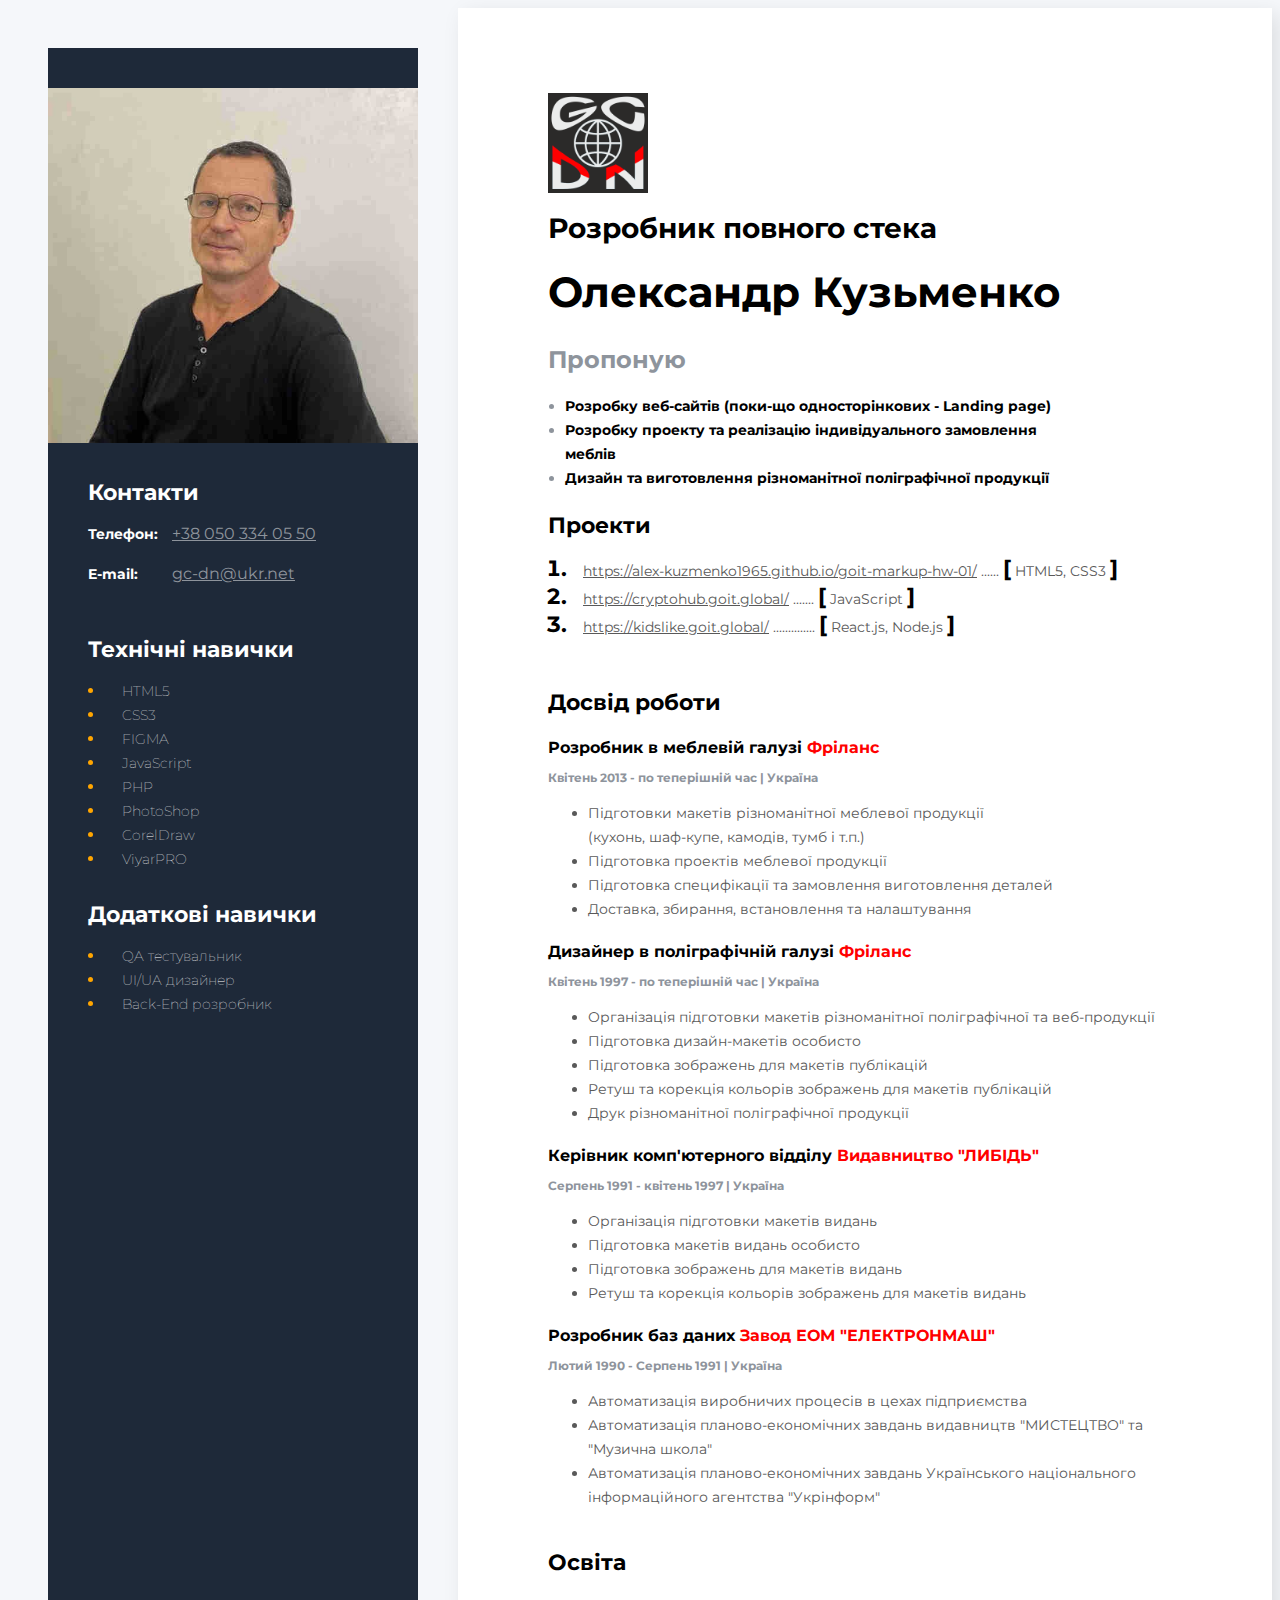
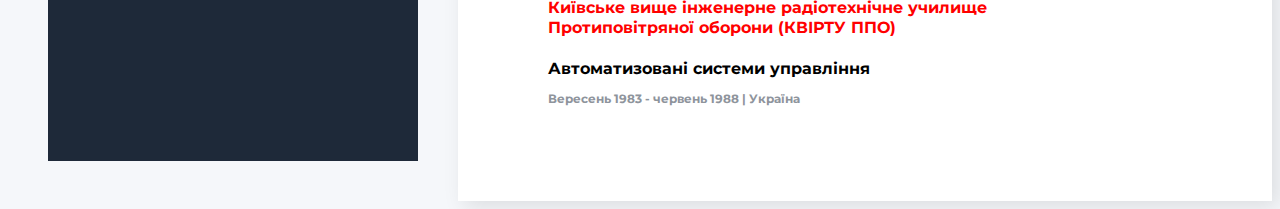
==== index.html @ e26a948b "Update index.html" ====
<!DOCTYPE html>
<html lang="en">
<head>
  <meta charset="UTF-8">
  <meta http-equiv="X-UA-Compatible" content="IE=edge">
  <meta name="viewport" content="width=device-width, initial-scale=1.0">
  <link rel="preconnect" href="https://fonts.googleapis.com">
  <link rel="preconnect" href="https://fonts.gstatic.com" crossorigin>
  <link href="https://fonts.googleapis.com/css2?family=Montserrat:wght@400;700&display=swap" rel="stylesheet">
  <link rel="stylesheet" href="styles/styles.css">
  <title>Resume</title>
</head>
<body>
  <!--Main-->
  <div class="main">
    <!--Main content-->    
    <div class="main-content">      
      <!--abouth user-->
      <div class="abouth">
        <img src="./img/gcdn_icon.png" alt="logo" width="100">
        <h2 class="abouth-position">Розробник повного стека</h2>
        <h1 class="abouth-name">Олександр Кузьменко</h1>
        <h2 class="abouth-item">Пропоную</h2>
        <ul class="abouth-description">
          <li class="abouth-item"><span class="abouth-txt">Розробку веб-сайтів (поки-що односторінкових - Landing page)</span></li>
          <li class="abouth-item"><span class="abouth-txt">Розробку проекту та реалізацію індивідуального замовлення меблів</span></li>
          <li class="abouth-item"><span class="abouth-txt">Дизайн та виготовлення різноманітної
          поліграфічної продукції</span></li>
        </ul>
      </div>
      <!--Projects-->
      <div class="projects">
        <h3 class="title">Проекти</h3>
        <ol class="project-list">
          <li class="project-item">
            <span class="project">
              <a href="https://alex-kuzmenko1965.github.io/goit-markup-hw-01/" class="project-link">https://alex-kuzmenko1965.github.io/goit-markup-hw-01/</a>
            ...... <span class="project-item">[</span> HTML5, CSS3 <span class="project-item">]</span>
            </span>
          </li>
          <li class="project-item">
            <span class="project">
              <a href="https://cryptohub.goit.global/" class="project-link">https://cryptohub.goit.global/</a>
            ....... <span class="project-item">[</span> JavaScript <span class="project-item">]</span>
            </span>
          </li>
          <li class="project-item">
            <span class="project">
              <a href="https://kidslike.goit.global/" class="project-link">https://kidslike.goit.global/</a>
            .............. <span class="project-item">[</span>  React.js, Node.js <span class="project-item">]</span>
            </span>
          </li>          
        </ol> 
      </div>
      <!--work-->
      <div class="work">
        <h3 class="title">Досвід роботи</h3>
        <!--Company 0-->
        <div>
          <h4 class="work-position">Розробник в меблевій галузі<span class="organization"> Фріланс</span></h4>
          <p class="period">Квітень 2013 - по теперішній час | Україна</p>
          <ul>
            <li class="work-list">Підготовки макетів різноманітної меблевої продукції<br> (кухонь, шаф-купе, камодів, тумб і т.п.)</li>
            <li class="work-list">Підготовка проектів меблевої продукції</li>
            <li class="work-list">Підготовка специфікації та замовлення виготовлення деталей</li>
            <li class="work-list">Доставка, збирання, встановлення та налаштування</li>            
          </ul>
        </div>
        <!--Company 1-->
        <div>
          <h4 class="work-position">Дизайнер в поліграфічній галузі<span class="organization"> Фріланс</span></h4>
          <p class="period">Квітень 1997 - по теперішній час | Україна</p>
          <ul>
            <li class="work-list">Організація підготовки макетів різноманітної поліграфічної та веб-продукції</li>
            <li class="work-list">Підготовка дизайн-макетів особисто</li>
            <li class="work-list">Підготовка зображень для макетів публікацій</li>
            <li class="work-list">Ретуш та корекція кольорів зображень для макетів публікацій</li>
            <li class="work-list">Друк різноманітної поліграфічної продукції</li>
          </ul>
        </div>
        <!--Company 2-->
        <div>
          <h4 class="work-position">Керівник комп'ютерного відділу<span class="organization"> Видавництво "ЛИБІДЬ"</span></h4>
          <p class="period">Серпень 1991 - квітень 1997 | Україна</p>
          <ul>
            <li class="work-list">Організація підготовки макетів видань</li>
            <li class="work-list">Підготовка макетів видань особисто</li>
            <li class="work-list">Підготовка зображень для макетів видань</li>
            <li class="work-list">Ретуш та корекція кольорів зображень для макетів видань</li>
          </ul>
        </div>
        <!--Company 3-->
        <div>
          <h4 class="work-position">Розробник баз даних<span class="organization"> Завод ЕОМ "ЕЛЕКТРОНМАШ"</span></h4>
          <p class="period">Лютий 1990 - Серпень 1991 | Україна</p>
          <ul>
            <li class="work-list">Автоматизація виробничих процесів в цехах підприємства</li>
            <li class="work-list">Автоматизація планово-економічних завдань видавництв "МИСТЕЦТВО" та "Музична школа"</li>
            <li class="work-list">Автоматизація планово-економічних завдань Українського національного інформаційного агентства "Укрінформ"</li>            
          </ul>
        </div>
      </div>
      <!--Education-->
      <div class="education">
        <h3 class="title">Освіта</h3>
        <h4 class="organization">Київське вище інженерне радіотехнічне училище <br>Протиповітряної оборони (КВІРТУ ППО)</h4>
        <h4  class="work-position">Автоматизовані системи управління</h4>
        <p class="period">Вересень 1983 - червень 1988 | Україна</p>
      </div>
    </div>
    <!--Sidebar-->
    <aside class="sidebar">
      <img src="img/photo.jpg" alt="user rhoto" class="photo">
      <!--Contacts-->
      <div class="contacts">
        <h3 class="sidebar-title">Контакти</h3>
        <div>
          <p><span class="contact-type">Телефон:</span>
            <a href="tel:+380503340550" class="contact-link">+38 050 334 05 50</a>
          </p>
          <p><span class="contact-type">E-mail:&nbsp;&nbsp;&nbsp;&nbsp;&nbsp;</span>
            <a href="mailto:gc-dn@ukr.net" class="contact-link">gc-dn@ukr.net</a>
          </p>          
        </div>
      </div>
      <!--Tech Skills-->
      <div class="tech-skills">
        <h3 class="sidebar-title">Технічні навички</h3>
        <ul class="skills-list">
          <li class="skills-item"><span class="skills-txt">HTML5</span></li>
          <li class="skills-item"><span class="skills-txt">CSS3</span></li>
          <li class="skills-item"><span class="skills-txt">FIGMA</span></li>
          <li class="skills-item"><span class="skills-txt">JavaScript</span></li>
          <li class="skills-item"><span class="skills-txt">PHP</span></li>
          <li class="skills-item"><span class="skills-txt">PhotoShop</span></li>
          <li class="skills-item"><span class="skills-txt">CorelDraw</span></li>
          <li class="skills-item"><span class="skills-txt">ViyarPRO</span></li>
        </ul> 
      </div>
      <!--Soft Skills-->
      <div  class="soft-skills">
        <h3 class="sidebar-title">Додаткові навички</h3>
        <ul class="skills-list">
          <li class="skills-item"><span class="skills-txt">QA тестувальник</span></li>
          <li class="skills-item"><span class="skills-txt">UI/UA дизайнер</span></li>
          <li class="skills-item"><span class="skills-txt">Back-End розробник</span></li>        
        </ul>
      </div>
    </aside>
  </div>
</body>
</html>
---- styles/styles.css ----
/* Підключення шрифтів */
body {
  font-family: 'Montserrat', sans-serif;
  background-color: #F5F7FA;
}
/* main styles */
.main {
  display: flex;
  flex-direction: row-reverse;  
}
/* main-content styles */
.main-content {
  background: #FFFFFF;
  box-shadow: 6px 6px 20px rgba(0, 0, 0, 0.1);
  padding: 85px 90px;
}
/* abouth styles */
.abouth {
  margin-bottom: 20px;
}
.abouth-position {  
  font-style: normal;
  font-weight: 700;
  font-size: 28px;
  line-height: 17px;
  color: black;
  margin-bottom: 20px;
}
.abouth-name {  
  font-style: normal;
  font-weight: 700;
  font-size: 42px;
  line-height: 55px;  
  color: black;
  margin-bottom: 25px;
}
.abouth-description {  
  font-style: normal;
  font-weight: 700;
  font-size: 14px;
  line-height: 24px;
  color: black;  
  width: 500px;
  padding-left: 0px;
  margin-left: 17px;
}

.abouth-item {
  color:#8E949C;
}

.abouth-txt {
  color: black;  
}
/* project styles */
.projects {
  margin-bottom: 50px;
}
.title {
  font-style: normal;
  font-weight: 700;
  font-size: 22px;
  line-height: 27px;
  color: #000000;
  margin-bottom: 10px;
}
.project-list {
  padding: 0;
  margin-left: 25px;
}
.project-item {
  font-style: normal;
  font-weight: 700;
  font-size: 22px;
  line-height: 27px;
  color: #000000;
}
.project,
.project-link {
  font-style: normal;
  font-weight: 400;
  font-size: 14px;
  line-height: 24px;
  color: #595959;
}
.project-link {
  margin-left: 10px;
}

/* work styles */
.work {
  margin-bottom: 40px;
}
.work-position {
  font-style: normal;
  font-weight: 700;
  font-size: 16px;
  line-height: 20px;
  color: #000000;
  margin-bottom: 10px;
}
.organization {
  font-style: normal;
  font-weight: 700;
  font-size: 16px;
  line-height: 20px;  
  color: red;
}
.period {
  font-style: normal;
  font-weight: 700;
  font-size: 12px;
  line-height: 15px;
  color:#8E949C;
  margin-bottom: 10px;
}
.work-list {
  font-style: normal;
  font-weight: 400;
  font-size: 14px;
  line-height: 24px;
  color: #595959;
}
/* education styles */
.education {}
/* sidebar styles */
.sidebar {
  background-color: #1E2939;
  margin: 40px;  
  width: 370px;
}
.photo {
  padding-top: 40px;
  padding-bottom: 10px;
  width: 370px;
}
.contacts,
.tech-skills,
.soft-skills
 {
  margin-left: 40px;
}
.contacts {
  margin-bottom: 50px;
}
.tech-skills {
  margin-bottom: 30px;
}
.sidebar-title {
  color:#fff;
  font-style: normal;
  font-weight: bold;
  font-size: 22px;
  line-height: 27px;
  margin-bottom: 10px;
}
.contact-type {
  color: #fff;
  font-style: normal;
  font-weight: bold;
  font-size: 14px;
  line-height: 24px;
  margin-right: 10px;
  
}
.contact-link {
  color: #8E949C;
}
.skills-list {
  color: #fff;
  padding-left: 0px;
  margin-left: 17px;  
}
.skills-item {
  color: orange;
}
.skills-txt {
  color: #fff;
  padding-left: 0px;
  margin-left: 17px;
  font-style: normal;
  font-weight: lighter;
  font-size: 14px;
  line-height: 24px;
}
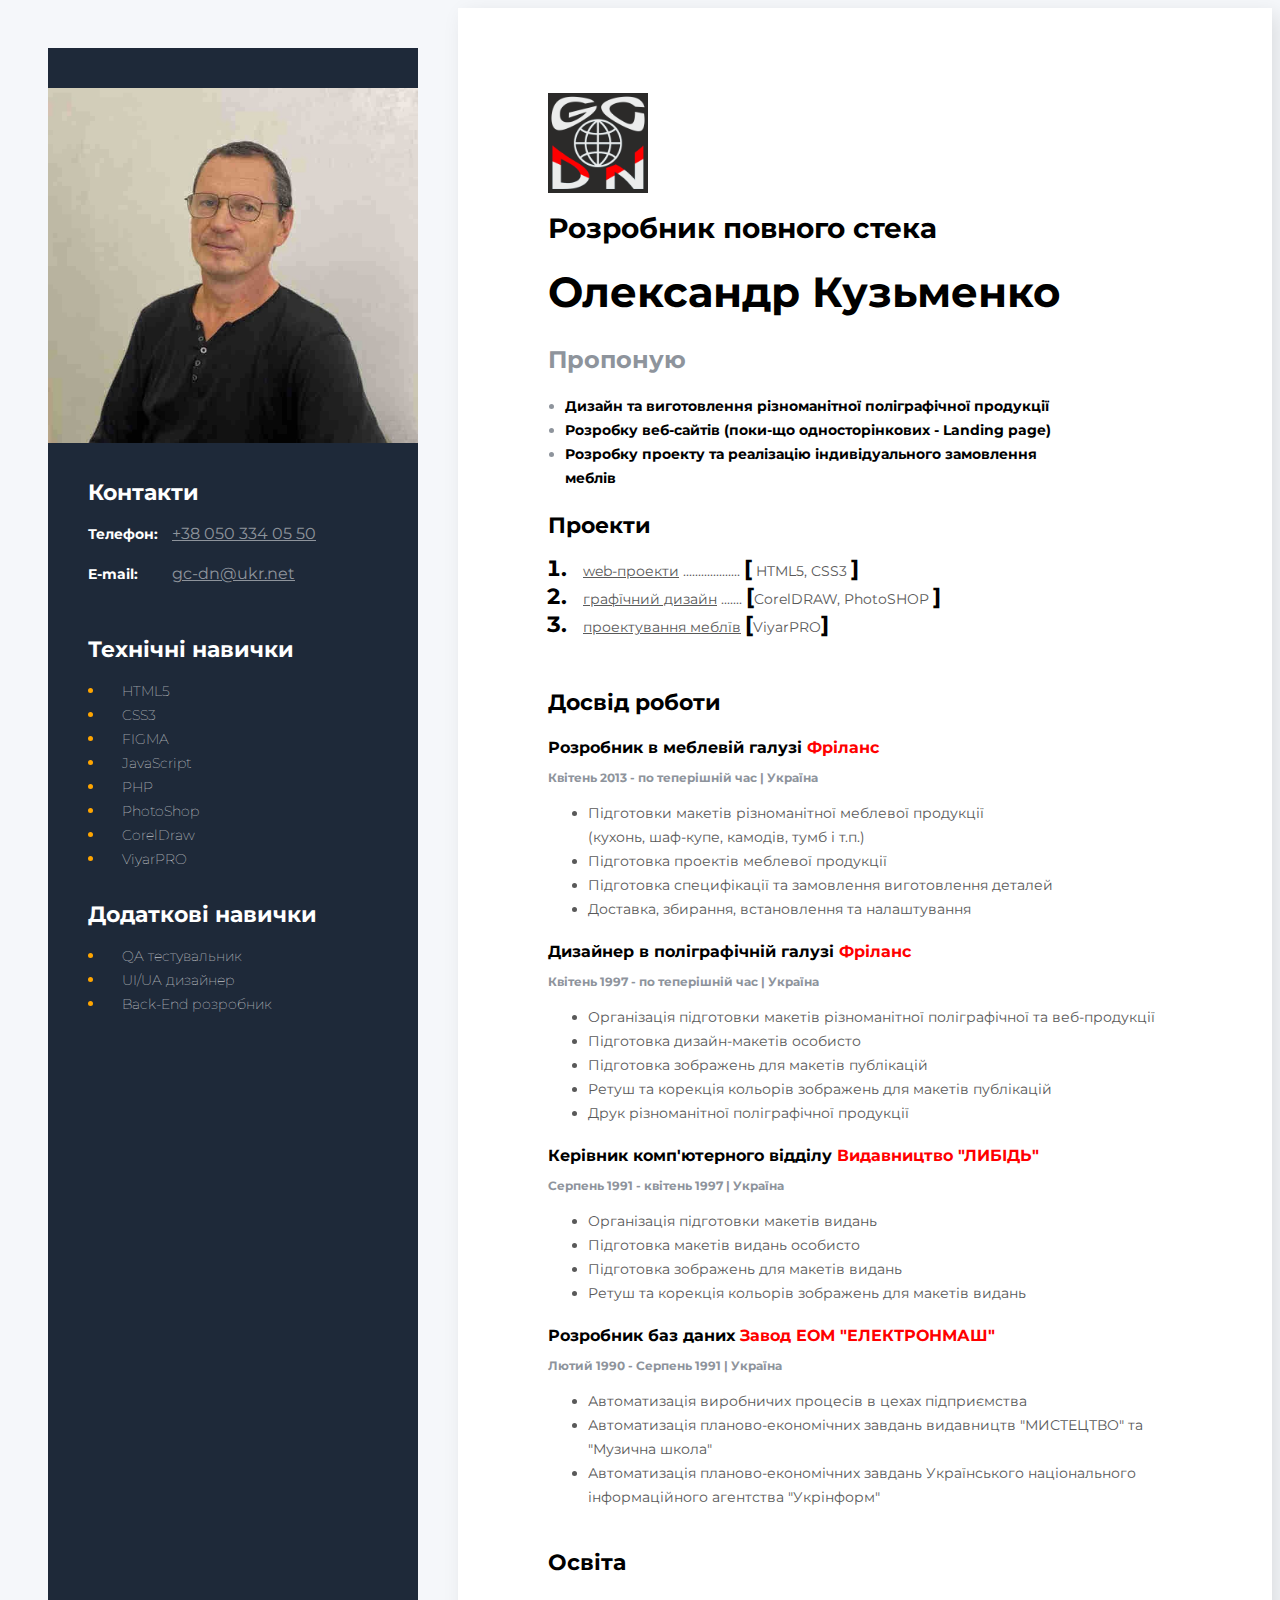
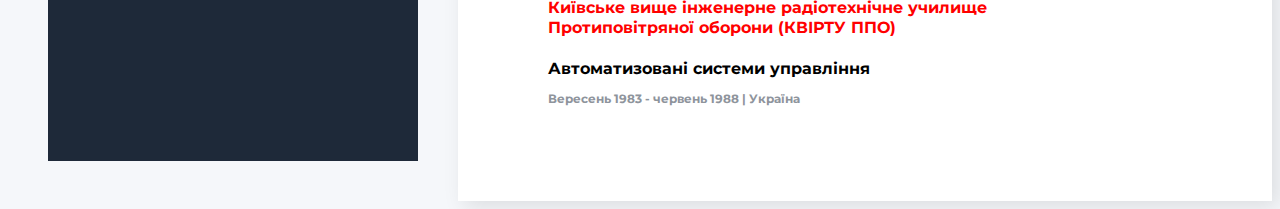
==== commit 91359d64: "Update index.html" ====
--- a/index.html
+++ b/index.html
@@ -22,10 +22,10 @@
         <h1 class="abouth-name">Олександр Кузьменко</h1>
         <h2 class="abouth-item">Пропоную</h2>
         <ul class="abouth-description">
+          <li class="abouth-item"><span class="abouth-txt">Дизайн та виготовлення різноманітної
+          поліграфічної продукції</span></li>
           <li class="abouth-item"><span class="abouth-txt">Розробку веб-сайтів (поки-що односторінкових - Landing page)</span></li>
           <li class="abouth-item"><span class="abouth-txt">Розробку проекту та реалізацію індивідуального замовлення меблів</span></li>
-          <li class="abouth-item"><span class="abouth-txt">Дизайн та виготовлення різноманітної
-          поліграфічної продукції</span></li>
         </ul>
       </div>
       <!--Projects-->
@@ -34,20 +34,20 @@
         <ol class="project-list">
           <li class="project-item">
             <span class="project">
-              <a href="https://alex-kuzmenko1965.github.io/goit-markup-hw-01/" class="project-link">https://alex-kuzmenko1965.github.io/goit-markup-hw-01/</a>
-            ...... <span class="project-item">[</span> HTML5, CSS3 <span class="project-item">]</span>
+              <a href="https://alex-kuzmenko1965.github.io/goit-markup-hw-01/" class="project-link">web-проекти</a>
+            ................... <span class="project-item">[</span> HTML5, CSS3 <span class="project-item">]</span>
             </span>
           </li>
           <li class="project-item">
             <span class="project">
-              <a href="https://cryptohub.goit.global/" class="project-link">https://cryptohub.goit.global/</a>
-            ....... <span class="project-item">[</span> JavaScript <span class="project-item">]</span>
+              <a href="https://cryptohub.goit.global/" class="project-link">графїчний дизайн</a>
+            ....... <span class="project-item">[</span>CorelDRAW, PhotoSHOP <span class="project-item">]</span>
             </span>
           </li>
           <li class="project-item">
             <span class="project">
-              <a href="https://kidslike.goit.global/" class="project-link">https://kidslike.goit.global/</a>
-            .............. <span class="project-item">[</span>  React.js, Node.js <span class="project-item">]</span>
+              <a href="https://kidslike.goit.global/" class="project-link">проектування меблїв</a>
+             <span class="project-item">[</span>ViyarPRO<span class="project-item">]</span>
             </span>
           </li>          
         </ol> 
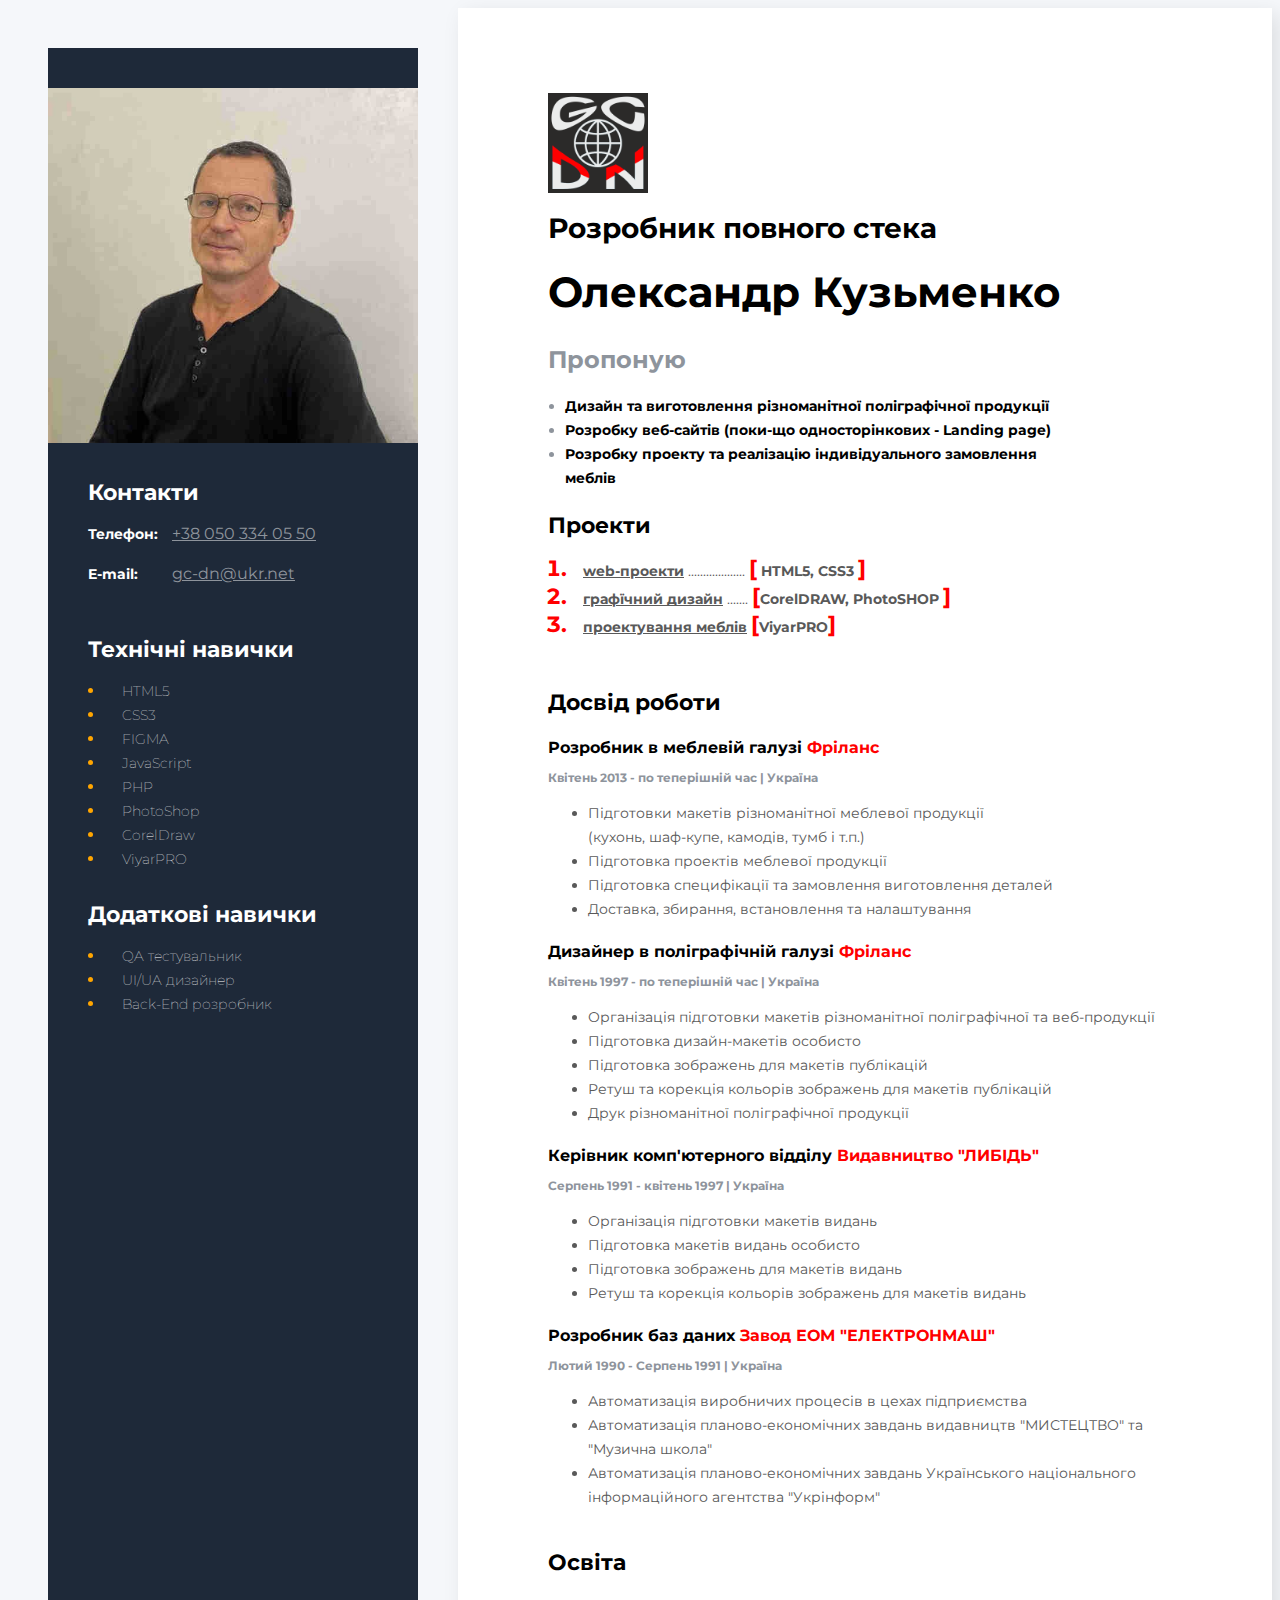
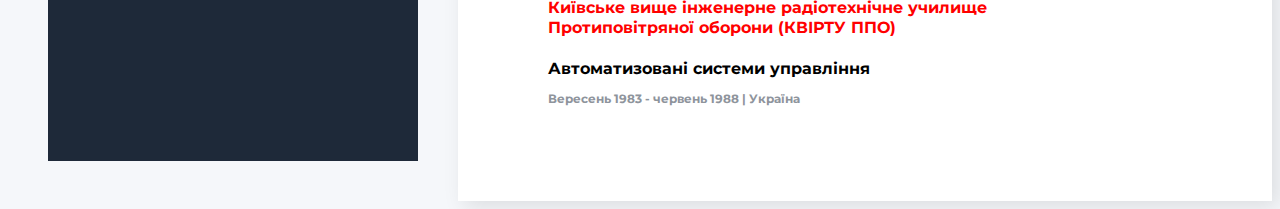
==== commit cd9e35fa: "Алекс-Кузьменко1965" ====
--- a/index.html
+++ b/index.html
@@ -8,13 +8,13 @@
   <link rel="preconnect" href="https://fonts.gstatic.com" crossorigin>
   <link href="https://fonts.googleapis.com/css2?family=Montserrat:wght@400;700&display=swap" rel="stylesheet">
   <link rel="stylesheet" href="styles/styles.css">
-  <title>Resume</title>
+  <title>Resume </title>
 </head>
 <body>
   <!--Main-->
   <div class="main">
-    <!--Main content-->    
-    <div class="main-content">      
+    <!--Main content-->
+    <div class="main-content">
       <!--abouth user-->
       <div class="abouth">
         <img src="./img/gcdn_icon.png" alt="logo" width="100">
@@ -23,9 +23,11 @@
         <h2 class="abouth-item">Пропоную</h2>
         <ul class="abouth-description">
           <li class="abouth-item"><span class="abouth-txt">Дизайн та виготовлення різноманітної
-          поліграфічної продукції</span></li>
-          <li class="abouth-item"><span class="abouth-txt">Розробку веб-сайтів (поки-що односторінкових - Landing page)</span></li>
-          <li class="abouth-item"><span class="abouth-txt">Розробку проекту та реалізацію індивідуального замовлення меблів</span></li>
+              поліграфічної продукції</span></li>
+          <li class="abouth-item"><span class="abouth-txt">Розробку веб-сайтів (поки-що односторінкових - Landing
+              page)</span></li>
+          <li class="abouth-item"><span class="abouth-txt">Розробку проекту та реалізацію індивідуального замовлення
+              меблів</span></li>
         </ul>
       </div>
       <!--Projects-->
@@ -34,23 +36,23 @@
         <ol class="project-list">
           <li class="project-item">
             <span class="project">
-              <a href="https://alex-kuzmenko1965.github.io/goit-markup-hw-01/" class="project-link">web-проекти</a>
-            ................... <span class="project-item">[</span> HTML5, CSS3 <span class="project-item">]</span>
+              <a href="https://alex-kuzmenko1965.github.io/goit-markup-hw-01/" class="project-link"><b>web-проекти</b></a>
+              ................... <span class="project-item">[</span><b> HTML5, CSS3 <span class="project-item">]</span>
+            </b></span>
+          </li>
+          <li class="project-item">
+            <span class="project">
+              <a href="https://alex-kuzmenko1965.github.io/graphic_design/" class="project-link"><b>графїчний дизайн</b></a>
+              ....... <span class="project-item">[</span><b>CorelDRAW, PhotoSHOP </b><span class="project-item">]</span>
             </span>
           </li>
           <li class="project-item">
             <span class="project">
-              <a href="https://cryptohub.goit.global/" class="project-link">графїчний дизайн</a>
-            ....... <span class="project-item">[</span>CorelDRAW, PhotoSHOP <span class="project-item">]</span>
+              <a href="https://alex-kuzmenko1965.github.io/furniture/" class="project-link"><b>проектування меблів</b></a>
+              <span class="project-item">[</span><b>ViyarPRO</b><span class="project-item">]</span>
             </span>
           </li>
-          <li class="project-item">
-            <span class="project">
-              <a href="https://kidslike.goit.global/" class="project-link">проектування меблїв</a>
-             <span class="project-item">[</span>ViyarPRO<span class="project-item">]</span>
-            </span>
-          </li>          
-        </ol> 
+        </ol>
       </div>
       <!--work-->
       <div class="work">
@@ -60,10 +62,11 @@
           <h4 class="work-position">Розробник в меблевій галузі<span class="organization"> Фріланс</span></h4>
           <p class="period">Квітень 2013 - по теперішній час | Україна</p>
           <ul>
-            <li class="work-list">Підготовки макетів різноманітної меблевої продукції<br> (кухонь, шаф-купе, камодів, тумб і т.п.)</li>
+            <li class="work-list">Підготовки макетів різноманітної меблевої продукції<br> (кухонь, шаф-купе, камодів,
+              тумб і т.п.)</li>
             <li class="work-list">Підготовка проектів меблевої продукції</li>
             <li class="work-list">Підготовка специфікації та замовлення виготовлення деталей</li>
-            <li class="work-list">Доставка, збирання, встановлення та налаштування</li>            
+            <li class="work-list">Доставка, збирання, встановлення та налаштування</li>
           </ul>
         </div>
         <!--Company 1-->
@@ -80,7 +83,8 @@
         </div>
         <!--Company 2-->
         <div>
-          <h4 class="work-position">Керівник комп'ютерного відділу<span class="organization"> Видавництво "ЛИБІДЬ"</span></h4>
+          <h4 class="work-position">Керівник комп'ютерного відділу<span class="organization"> Видавництво
+              "ЛИБІДЬ"</span></h4>
           <p class="period">Серпень 1991 - квітень 1997 | Україна</p>
           <ul>
             <li class="work-list">Організація підготовки макетів видань</li>
@@ -95,16 +99,19 @@
           <p class="period">Лютий 1990 - Серпень 1991 | Україна</p>
           <ul>
             <li class="work-list">Автоматизація виробничих процесів в цехах підприємства</li>
-            <li class="work-list">Автоматизація планово-економічних завдань видавництв "МИСТЕЦТВО" та "Музична школа"</li>
-            <li class="work-list">Автоматизація планово-економічних завдань Українського національного інформаційного агентства "Укрінформ"</li>            
+            <li class="work-list">Автоматизація планово-економічних завдань видавництв "МИСТЕЦТВО" та "Музична школа"
+            </li>
+            <li class="work-list">Автоматизація планово-економічних завдань Українського національного інформаційного
+              агентства "Укрінформ"</li>
           </ul>
         </div>
       </div>
       <!--Education-->
       <div class="education">
         <h3 class="title">Освіта</h3>
-        <h4 class="organization">Київське вище інженерне радіотехнічне училище <br>Протиповітряної оборони (КВІРТУ ППО)</h4>
-        <h4  class="work-position">Автоматизовані системи управління</h4>
+        <h4 class="organization">Київське вище інженерне радіотехнічне училище <br>Протиповітряної оборони (КВІРТУ ППО)
+        </h4>
+        <h4 class="work-position">Автоматизовані системи управління</h4>
         <p class="period">Вересень 1983 - червень 1988 | Україна</p>
       </div>
     </div>
@@ -120,7 +127,7 @@
           </p>
           <p><span class="contact-type">E-mail:&nbsp;&nbsp;&nbsp;&nbsp;&nbsp;</span>
             <a href="mailto:gc-dn@ukr.net" class="contact-link">gc-dn@ukr.net</a>
-          </p>          
+          </p>
         </div>
       </div>
       <!--Tech Skills-->
@@ -135,15 +142,15 @@
           <li class="skills-item"><span class="skills-txt">PhotoShop</span></li>
           <li class="skills-item"><span class="skills-txt">CorelDraw</span></li>
           <li class="skills-item"><span class="skills-txt">ViyarPRO</span></li>
-        </ul> 
+        </ul>
       </div>
       <!--Soft Skills-->
-      <div  class="soft-skills">
+      <div class="soft-skills">
         <h3 class="sidebar-title">Додаткові навички</h3>
         <ul class="skills-list">
           <li class="skills-item"><span class="skills-txt">QA тестувальник</span></li>
           <li class="skills-item"><span class="skills-txt">UI/UA дизайнер</span></li>
-          <li class="skills-item"><span class="skills-txt">Back-End розробник</span></li>        
+          <li class="skills-item"><span class="skills-txt">Back-End розробник</span></li>
         </ul>
       </div>
     </aside>
--- a/styles/styles.css
+++ b/styles/styles.css
@@ -73,7 +73,7 @@
   font-weight: 700;
   font-size: 22px;
   line-height: 27px;
-  color: #000000;
+  color: red;
 }
 .project,
 .project-link {
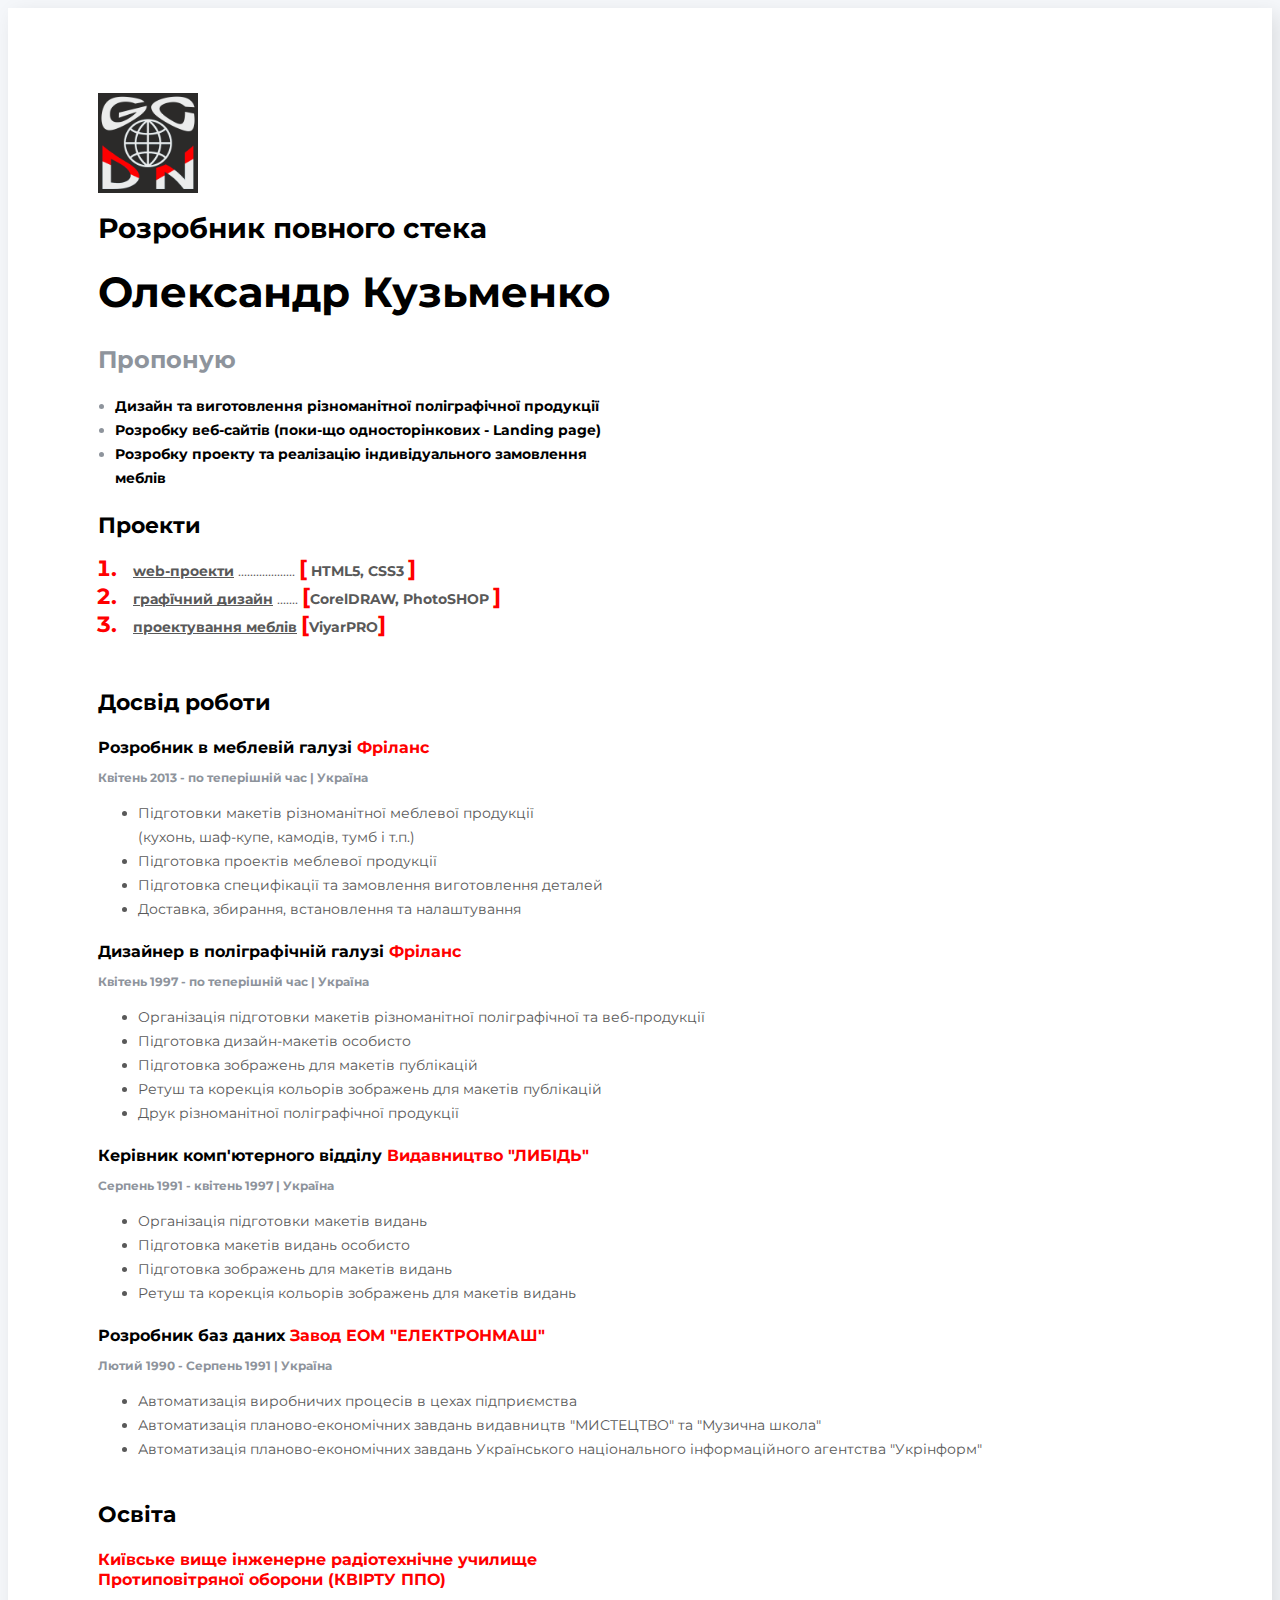
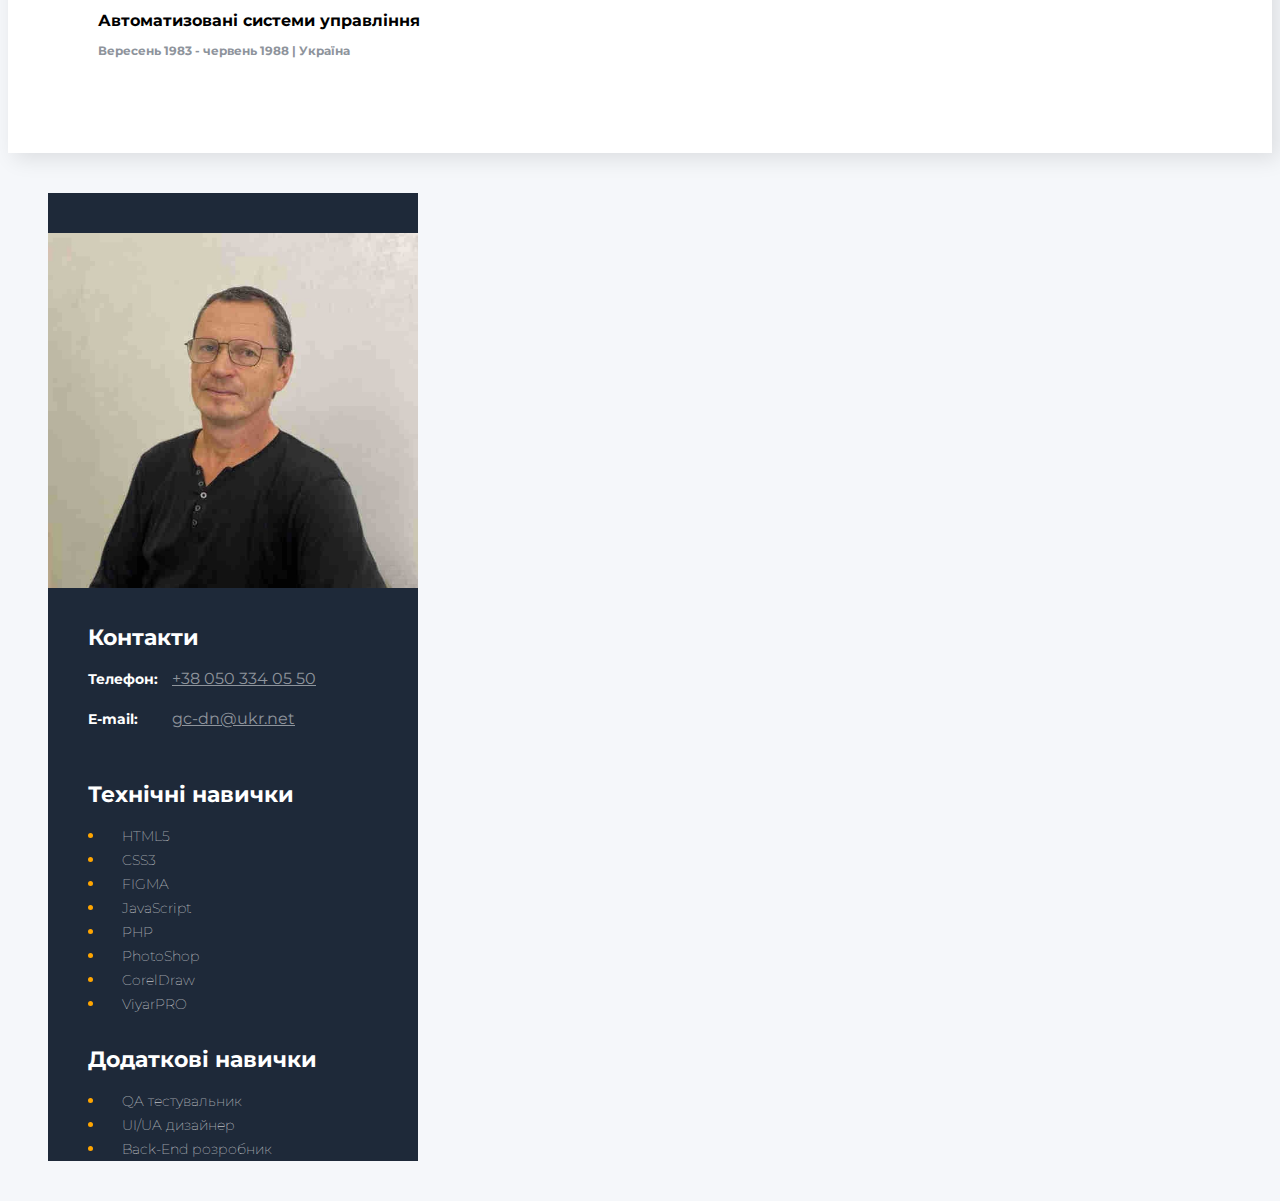
==== commit d669cbd0: "Фдуч" ====
--- a/index.html
+++ b/index.html
@@ -10,7 +10,7 @@
   <link rel="stylesheet" href="styles/styles.css">
   <title>Resume </title>
 </head>
-<body>
+<body>  
   <!--Main-->
   <div class="main">
     <!--Main content-->
--- a/styles/styles.css
+++ b/styles/styles.css
@@ -3,10 +3,10 @@
   font-family: 'Montserrat', sans-serif;
   background-color: #F5F7FA;
 }
-/* main styles */
-.main {
+
+.menu {
   display: flex;
-  flex-direction: row-reverse;  
+  flex-direction: row-reverse;
 }
 /* main-content styles */
 .main-content {
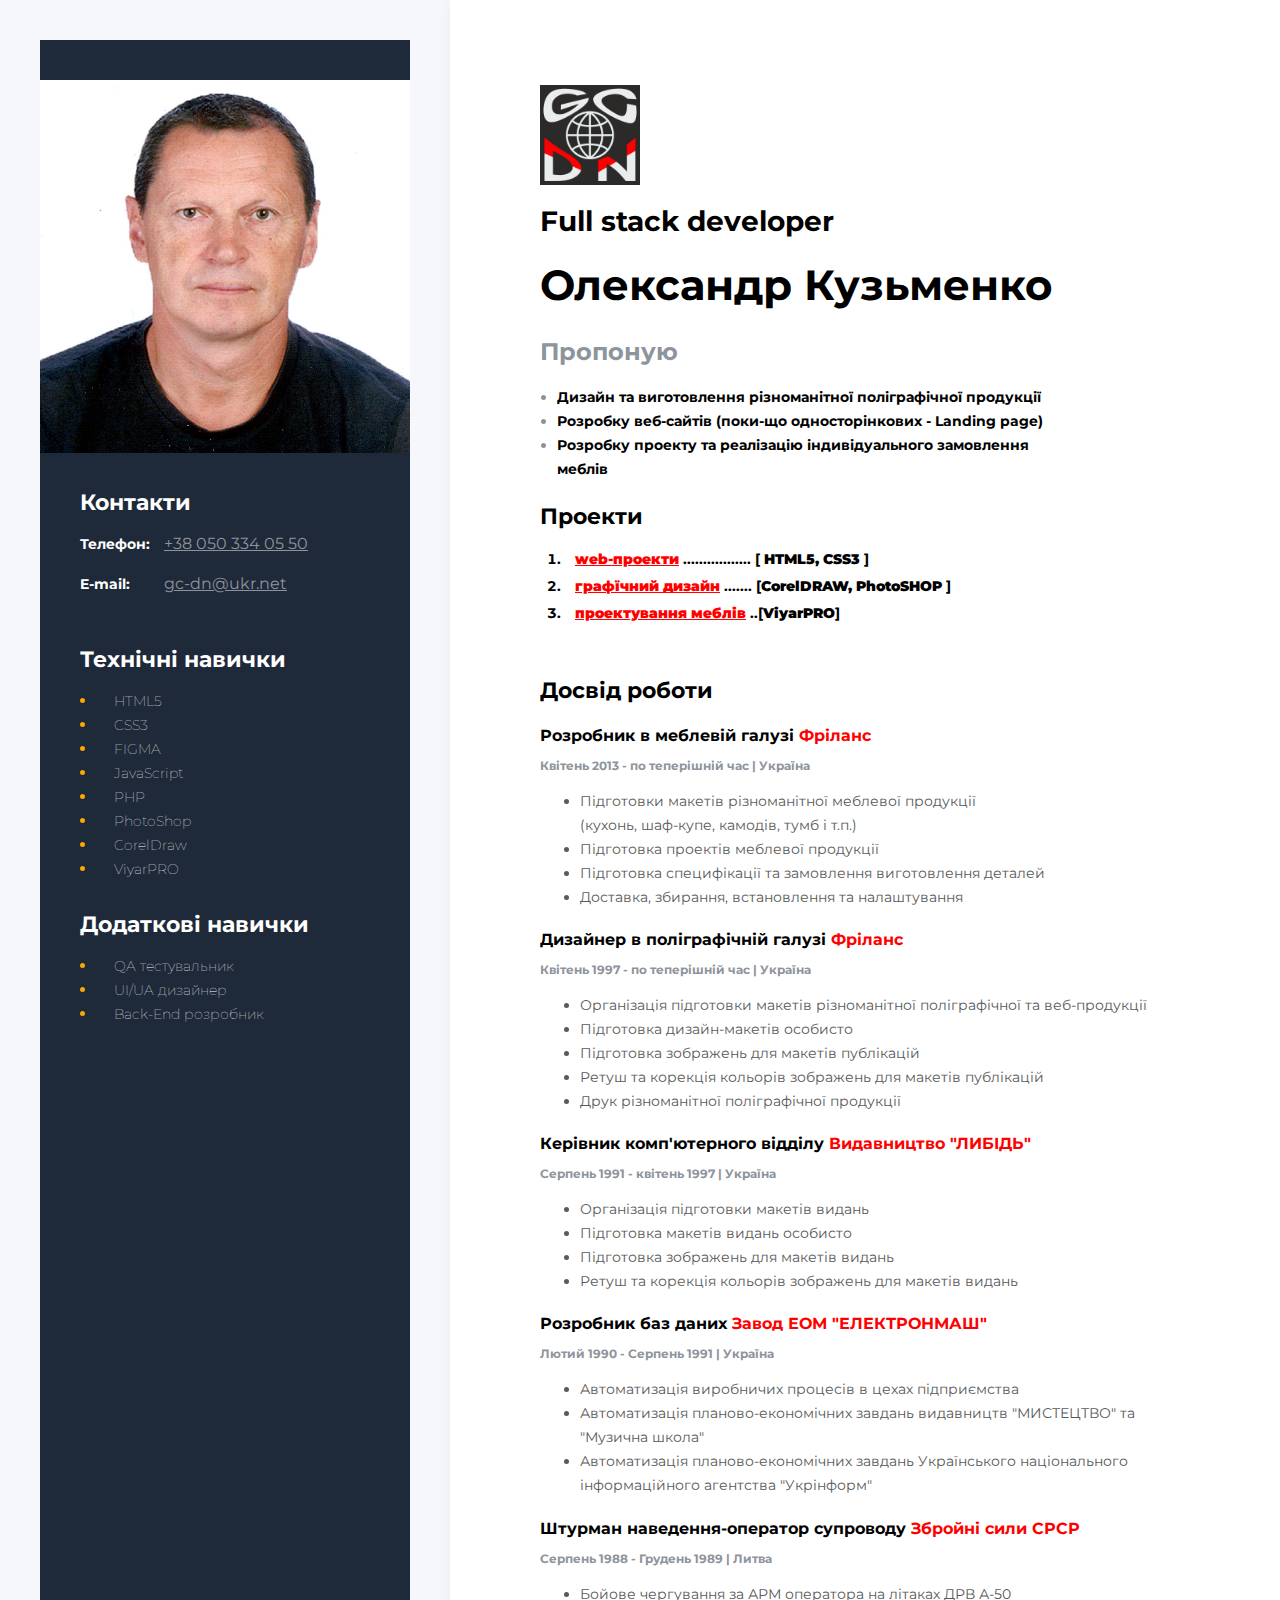
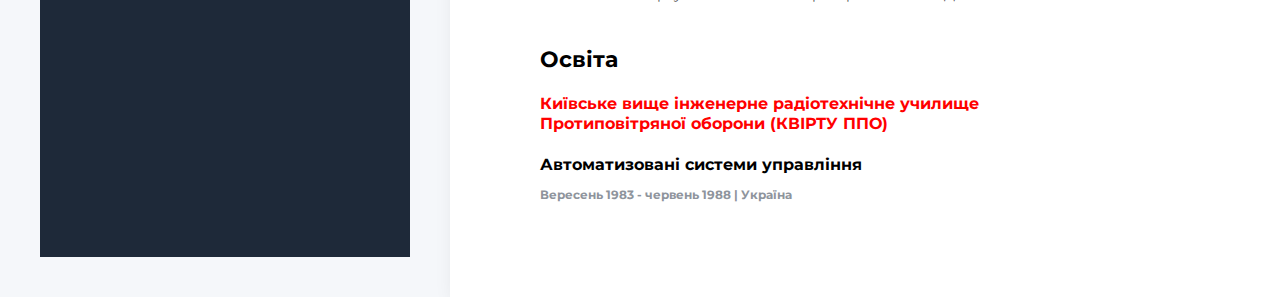
==== commit 2425fda3: "Alex" ====
--- a/index.html
+++ b/index.html
@@ -7,10 +7,11 @@
   <link rel="preconnect" href="https://fonts.googleapis.com">
   <link rel="preconnect" href="https://fonts.gstatic.com" crossorigin>
   <link href="https://fonts.googleapis.com/css2?family=Montserrat:wght@400;700&display=swap" rel="stylesheet">
+  <link rel="stylesheet" href="https://cdnjs.cloudflare.com/ajax/libs/modern-normalize/1.1.0/modern-normalize.css">
   <link rel="stylesheet" href="styles/styles.css">
   <title>Resume </title>
 </head>
-<body>  
+<body>
   <!--Main-->
   <div class="main">
     <!--Main content-->
@@ -18,7 +19,7 @@
       <!--abouth user-->
       <div class="abouth">
         <img src="./img/gcdn_icon.png" alt="logo" width="100">
-        <h2 class="abouth-position">Розробник повного стека</h2>
+        <h2 class="abouth-position">Full stack developer</h2>
         <h1 class="abouth-name">Олександр Кузьменко</h1>
         <h2 class="abouth-item">Пропоную</h2>
         <ul class="abouth-description">
@@ -36,8 +37,8 @@
         <ol class="project-list">
           <li class="project-item">
             <span class="project">
-              <a href="https://alex-kuzmenko1965.github.io/goit-markup-hw-01/" class="project-link"><b>web-проекти</b></a>
-              ................... <span class="project-item">[</span><b> HTML5, CSS3 <span class="project-item">]</span>
+              <a href="https://alex-kuzmenko1965.github.io/goit-markup-hw-08/" class="project-link"><b>web-проекти</b></a>
+              ................. <span class="project-item">[</span><b> HTML5, CSS3 <span class="project-item">]</span>
             </b></span>
           </li>
           <li class="project-item">
@@ -49,7 +50,7 @@
           <li class="project-item">
             <span class="project">
               <a href="https://alex-kuzmenko1965.github.io/furniture/" class="project-link"><b>проектування меблів</b></a>
-              <span class="project-item">[</span><b>ViyarPRO</b><span class="project-item">]</span>
+              <span class="project-item">..[</span><b>ViyarPRO</b><span class="project-item">]</span>
             </span>
           </li>
         </ol>
@@ -104,6 +105,14 @@
             <li class="work-list">Автоматизація планово-економічних завдань Українського національного інформаційного
               агентства "Укрінформ"</li>
           </ul>
+        </div>      
+        <!--Company 4-->
+        <div>
+          <h4 class="work-position">Штурман наведення-оператор супроводу<span class="organization"> Збройні сили СРСР</span></h4>
+          <p class="period">Серпень 1988 - Грудень 1989 | Литва</p>
+          <ul>
+            <li class="work-list">Бойове чергування за АРМ оператора на літаках ДРВ А-50</li>            
+          </ul>
         </div>
       </div>
       <!--Education-->
@@ -117,7 +126,7 @@
     </div>
     <!--Sidebar-->
     <aside class="sidebar">
-      <img src="img/photo.jpg" alt="user rhoto" class="photo">
+      <img src="img/foto1.jpg" alt="user rhoto" class="photo">
       <!--Contacts-->
       <div class="contacts">
         <h3 class="sidebar-title">Контакти</h3>
--- a/styles/styles.css
+++ b/styles/styles.css
@@ -3,10 +3,10 @@
   font-family: 'Montserrat', sans-serif;
   background-color: #F5F7FA;
 }
-
-.menu {
+/* main styles */
+.main {
   display: flex;
-  flex-direction: row-reverse;
+  flex-direction: row-reverse;  
 }
 /* main-content styles */
 .main-content {
@@ -71,20 +71,21 @@
 .project-item {
   font-style: normal;
   font-weight: 700;
-  font-size: 22px;
+  font-size: 14px;
   line-height: 27px;
+  color: black;
+}
+
+.project:hover {
+  font-style: normal;
+  font-weight: 700;
+  font-size: 16px;
+  line-height: 24px;
   color: red;
-}
-.project,
-.project-link {
-  font-style: normal;
-  font-weight: 400;
-  font-size: 14px;
-  line-height: 24px;
-  color: #595959;
 }
 .project-link {
   margin-left: 10px;
+  color: red;
 }
 
 /* work styles */
